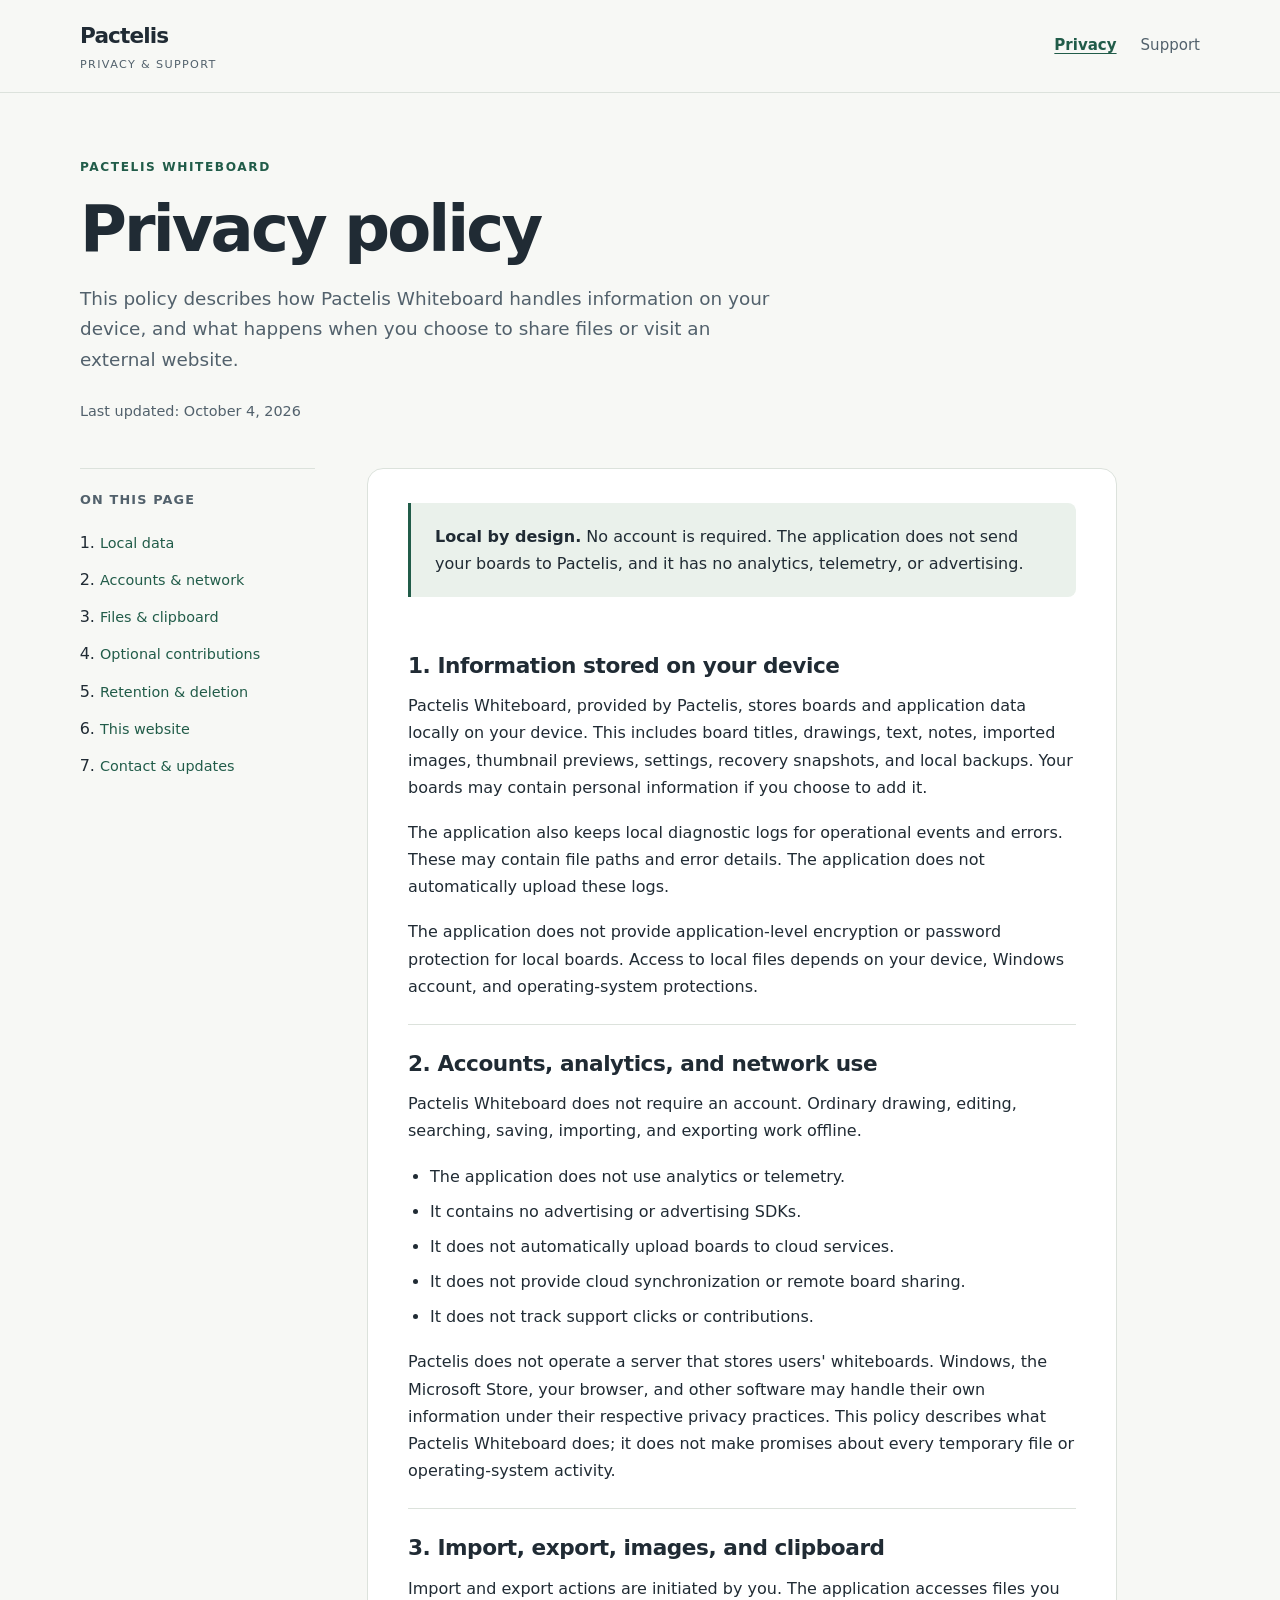
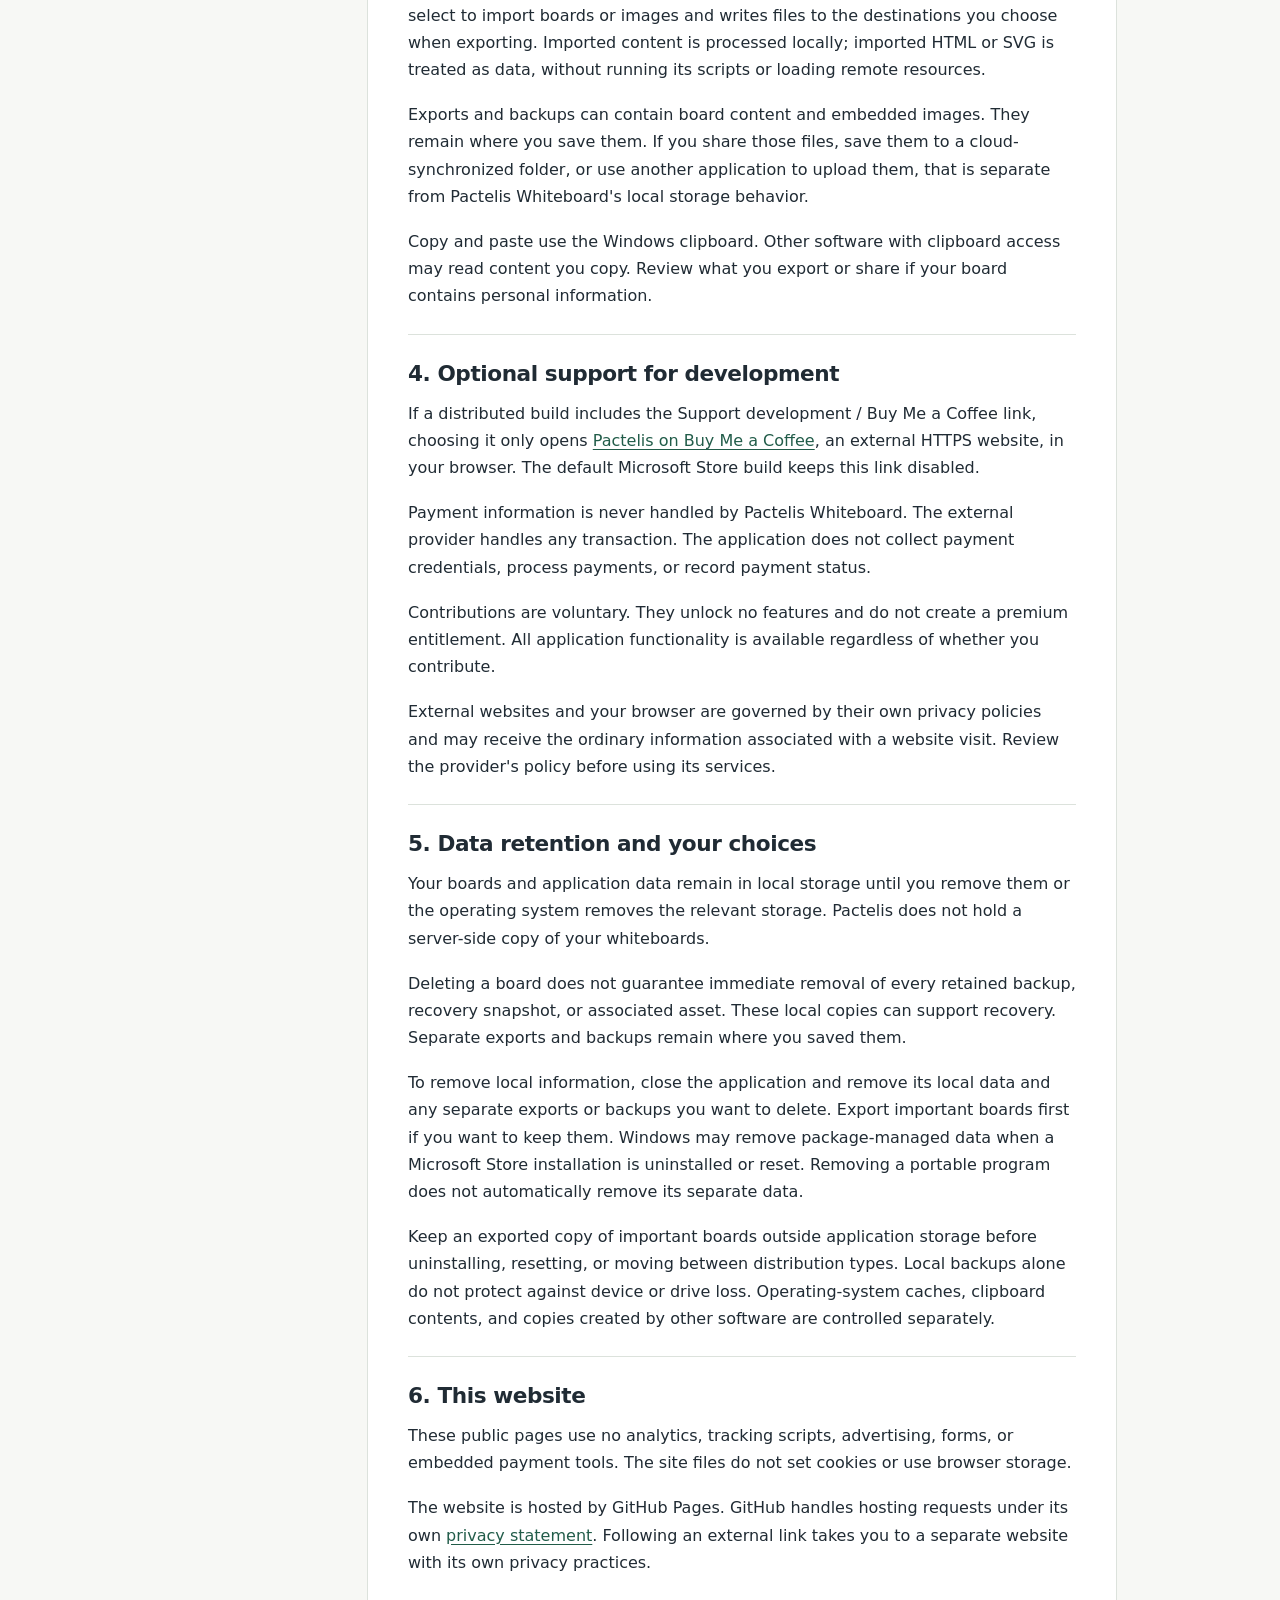
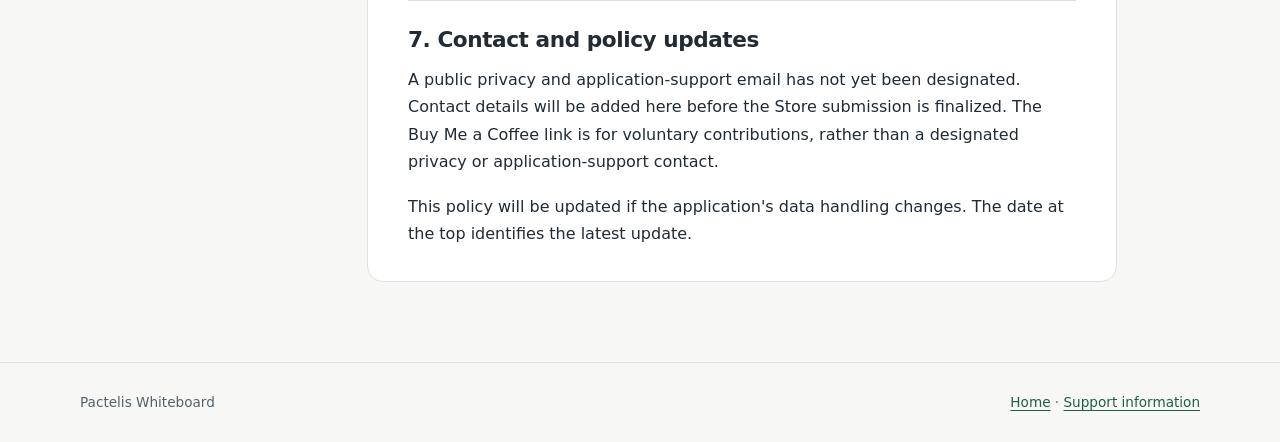
==== privacy/index.html @ 665da3cc "Publish Pactelis Whiteboard privacy and support pages" ====
<!doctype html>
<html lang="en">
<head>
  <meta charset="utf-8">
  <meta name="viewport" content="width=device-width, initial-scale=1">
  <meta name="description" content="Privacy policy for Pactelis Whiteboard: local storage, no analytics or telemetry, user-directed file operations, retention, and optional external support.">
  <meta name="referrer" content="no-referrer">
  <title>Privacy Policy — Pactelis Whiteboard</title>
  <link rel="stylesheet" href="../assets/styles.css">
</head>
<body>
  <a class="skip-link" href="#main">Skip to content</a>
  <header class="site-header">
    <div class="wrap header-inner">
      <a class="brand" href="../">Pactelis<span>Privacy &amp; support</span></a>
      <nav aria-label="Main navigation">
        <a href="./" aria-current="page">Privacy</a>
        <a href="../support/">Support</a>
      </nav>
    </div>
  </header>
  <main id="main" class="wrap">
    <p class="eyebrow">Pactelis Whiteboard</p>
    <h1>Privacy policy</h1>
    <p class="lead">This policy describes how Pactelis Whiteboard handles information on your device, and what happens when you choose to share files or visit an external website.</p>
    <p class="date">Last updated: <time datetime="2026-10-04">October 4, 2026</time></p>
    <div class="policy-layout">
      <aside class="contents" aria-label="Policy contents">
        <h2>On this page</h2>
        <ol>
          <li><a href="#local-data">Local data</a></li>
          <li><a href="#network">Accounts &amp; network</a></li>
          <li><a href="#files">Files &amp; clipboard</a></li>
          <li><a href="#support">Optional contributions</a></li>
          <li><a href="#retention">Retention &amp; deletion</a></li>
          <li><a href="#website">This website</a></li>
          <li><a href="#contact">Contact &amp; updates</a></li>
        </ol>
      </aside>
      <article class="policy" aria-label="Pactelis Whiteboard privacy policy">
        <div class="summary"><p><strong>Local by design.</strong> No account is required. The application does not send your boards to Pactelis, and it has no analytics, telemetry, or advertising.</p></div>
        <section id="local-data">
          <h2>1. Information stored on your device</h2>
          <p>Pactelis Whiteboard, provided by Pactelis, stores boards and application data locally on your device. This includes board titles, drawings, text, notes, imported images, thumbnail previews, settings, recovery snapshots, and local backups. Your boards may contain personal information if you choose to add it.</p>
          <p>The application also keeps local diagnostic logs for operational events and errors. These may contain file paths and error details. The application does not automatically upload these logs.</p>
          <p>The application does not provide application-level encryption or password protection for local boards. Access to local files depends on your device, Windows account, and operating-system protections.</p>
        </section>
        <section id="network">
          <h2>2. Accounts, analytics, and network use</h2>
          <p>Pactelis Whiteboard does not require an account. Ordinary drawing, editing, searching, saving, importing, and exporting work offline.</p>
          <ul>
            <li>The application does not use analytics or telemetry.</li>
            <li>It contains no advertising or advertising SDKs.</li>
            <li>It does not automatically upload boards to cloud services.</li>
            <li>It does not provide cloud synchronization or remote board sharing.</li>
            <li>It does not track support clicks or contributions.</li>
          </ul>
          <p>Pactelis does not operate a server that stores users' whiteboards. Windows, the Microsoft Store, your browser, and other software may handle their own information under their respective privacy practices. This policy describes what Pactelis Whiteboard does; it does not make promises about every temporary file or operating-system activity.</p>
        </section>
        <section id="files">
          <h2>3. Import, export, images, and clipboard</h2>
          <p>Import and export actions are initiated by you. The application accesses files you select to import boards or images and writes files to the destinations you choose when exporting. Imported content is processed locally; imported HTML or SVG is treated as data, without running its scripts or loading remote resources.</p>
          <p>Exports and backups can contain board content and embedded images. They remain where you save them. If you share those files, save them to a cloud-synchronized folder, or use another application to upload them, that is separate from Pactelis Whiteboard's local storage behavior.</p>
          <p>Copy and paste use the Windows clipboard. Other software with clipboard access may read content you copy. Review what you export or share if your board contains personal information.</p>
        </section>
        <section id="support">
          <h2>4. Optional support for development</h2>
          <p>If a distributed build includes the Support development / Buy Me a Coffee link, choosing it only opens <a href="https://buymeacoffee.com/pactelis" rel="noreferrer">Pactelis on Buy Me a Coffee</a>, an external HTTPS website, in your browser. The default Microsoft Store build keeps this link disabled.</p>
          <p>Payment information is never handled by Pactelis Whiteboard. The external provider handles any transaction. The application does not collect payment credentials, process payments, or record payment status.</p>
          <p>Contributions are voluntary. They unlock no features and do not create a premium entitlement. All application functionality is available regardless of whether you contribute.</p>
          <p>External websites and your browser are governed by their own privacy policies and may receive the ordinary information associated with a website visit. Review the provider's policy before using its services.</p>
        </section>
        <section id="retention">
          <h2>5. Data retention and your choices</h2>
          <p>Your boards and application data remain in local storage until you remove them or the operating system removes the relevant storage. Pactelis does not hold a server-side copy of your whiteboards.</p>
          <p>Deleting a board does not guarantee immediate removal of every retained backup, recovery snapshot, or associated asset. These local copies can support recovery. Separate exports and backups remain where you saved them.</p>
          <p>To remove local information, close the application and remove its local data and any separate exports or backups you want to delete. Export important boards first if you want to keep them. Windows may remove package-managed data when a Microsoft Store installation is uninstalled or reset. Removing a portable program does not automatically remove its separate data.</p>
          <p>Keep an exported copy of important boards outside application storage before uninstalling, resetting, or moving between distribution types. Local backups alone do not protect against device or drive loss. Operating-system caches, clipboard contents, and copies created by other software are controlled separately.</p>
        </section>
        <section id="website">
          <h2>6. This website</h2>
          <p>These public pages use no analytics, tracking scripts, advertising, forms, or embedded payment tools. The site files do not set cookies or use browser storage.</p>
          <p>The website is hosted by GitHub Pages. GitHub handles hosting requests under its own <a href="https://docs.github.com/en/site-policy/privacy-policies/github-general-privacy-statement" rel="noreferrer">privacy statement</a>. Following an external link takes you to a separate website with its own privacy practices.</p>
        </section>
        <section id="contact">
          <h2>7. Contact and policy updates</h2>
          <!-- TODO: Choose and verify an intended public privacy/support email before final Microsoft Store submission. Do not substitute a personal or invented address. -->
          <p>A public privacy and application-support email has not yet been designated. Contact details will be added here before the Store submission is finalized. The Buy Me a Coffee link is for voluntary contributions, rather than a designated privacy or application-support contact.</p>
          <p>This policy will be updated if the application's data handling changes. The date at the top identifies the latest update.</p>
        </section>
      </article>
    </div>
  </main>
  <footer class="site-footer">
    <div class="wrap footer-inner">
      <p>Pactelis Whiteboard</p>
      <p><a href="../">Home</a> &middot; <a href="../support/">Support information</a></p>
    </div>
  </footer>
</body>
</html>
---- assets/styles.css ----
:root {
  color-scheme: light;
  --ink: #202b34;
  --muted: #52616c;
  --paper: #f7f8f5;
  --surface: #fff;
  --line: #dce2dc;
  --accent: #215c49;
  --accent-soft: #eaf1eb;
  font-family: "Segoe UI", system-ui, -apple-system, sans-serif;
  font-size: 16px;
}
* { box-sizing: border-box; }
body { margin: 0; background: var(--paper); color: var(--ink); line-height: 1.7; }
a { color: var(--accent); text-underline-offset: .2em; }
a:hover { text-decoration-thickness: 2px; }
a:focus-visible { outline: 3px solid var(--accent); outline-offset: 5px; border-radius: 2px; }
.wrap { width: min(1120px, calc(100% - 48px)); margin-inline: auto; }
.skip-link { position: absolute; left: 24px; top: -80px; z-index: 10; padding: 10px 16px; background: var(--surface); }
.skip-link:focus { top: 12px; }
.site-header { border-bottom: 1px solid var(--line); }
.header-inner { min-height: 92px; display: flex; align-items: center; justify-content: space-between; gap: 24px; }
.brand { color: var(--ink); text-decoration: none; font-size: 1.35rem; font-weight: 700; letter-spacing: -.04em; }
.brand span { display: block; font-size: .7rem; font-weight: 500; letter-spacing: .12em; text-transform: uppercase; color: var(--muted); }
nav { display: flex; flex-wrap: wrap; gap: 24px; }
nav a { color: var(--muted); text-decoration: none; font-size: .94rem; }
nav a[aria-current="page"] { color: var(--accent); text-decoration: underline; font-weight: 600; }
main { padding-block: 64px 80px; }
.eyebrow { margin: 0 0 16px; color: var(--accent); font-size: .76rem; font-weight: 700; letter-spacing: .13em; text-transform: uppercase; }
h1 { margin: 0 0 20px; max-width: 850px; font-size: clamp(2.4rem, 5vw, 4rem); line-height: 1.1; font-weight: 650; letter-spacing: -.045em; }
h2 { margin: 0 0 12px; font-size: 1.35rem; line-height: 1.35; letter-spacing: -.02em; }
p { margin: 0 0 18px; }
.lead { max-width: 690px; color: var(--muted); font-size: 1.15rem; line-height: 1.65; }
.date { margin-block: 24px 0; color: var(--muted); font-size: .9rem; }
.cards { display: grid; grid-template-columns: repeat(2, minmax(0, 1fr)); gap: 24px; margin-top: 44px; }
.card { display: flex; flex-direction: column; align-items: flex-start; padding: 32px; background: var(--surface); border: 1px solid var(--line); border-radius: 16px; }
.card p { color: var(--muted); }
.card a { margin-top: auto; font-weight: 600; }
.card-number { margin-bottom: 28px; color: var(--accent); font-size: .82rem; letter-spacing: .08em; }
.plain-note { margin-top: 32px; max-width: 800px; color: var(--muted); font-size: .92rem; }
.policy-layout { display: grid; grid-template-columns: 235px minmax(0, 1fr); gap: 52px; margin-top: 44px; align-items: start; }
.contents { padding: 22px 0; border-top: 1px solid var(--line); }
.contents h2 { font-size: .8rem; text-transform: uppercase; letter-spacing: .09em; color: var(--muted); }
.contents ol { margin: 16px 0 0; padding-left: 20px; }
.contents li { padding-block: 5px; }
.contents a { font-size: .9rem; text-decoration: none; }
.policy { min-width: 0; max-width: 750px; padding: 34px 40px; background: var(--surface); border: 1px solid var(--line); border-radius: 16px; }
.policy section { padding-block: 24px; border-bottom: 1px solid var(--line); scroll-margin-top: 24px; }
.policy section:first-child { padding-top: 0; }
.policy section:last-child { padding-bottom: 0; border: 0; }
.policy section p:last-child { margin-bottom: 0; }
.policy ul { padding-left: 22px; margin: 0 0 18px; }
.policy li { margin-bottom: 8px; }
.summary { padding: 20px 24px; margin-bottom: 30px; border-left: 3px solid var(--accent); background: var(--accent-soft); border-radius: 0 8px 8px 0; }
.summary p { margin: 0; }
.support-content { margin-top: 40px; max-width: 800px; }
.site-footer { padding-block: 28px; border-top: 1px solid var(--line); color: var(--muted); font-size: .85rem; }
.footer-inner { display: flex; justify-content: space-between; flex-wrap: wrap; gap: 10px 32px; }
.site-footer p { margin: 0; }
@media (max-width: 760px) {
  .wrap { width: calc(100% - 36px); }
  .header-inner { min-height: 100px; gap: 16px; }
  nav { gap: 16px; }
  main { padding-block: 42px 56px; }
  .cards { grid-template-columns: 1fr; gap: 18px; margin-top: 32px; }
  .card { padding: 26px; }
  .policy-layout { grid-template-columns: 1fr; gap: 24px; margin-top: 32px; }
  .contents { padding-bottom: 0; }
  .policy { padding: 26px; }
}
@media (max-width: 420px) {
  .header-inner { align-items: flex-start; flex-direction: column; justify-content: center; padding-block: 18px; gap: 14px; }
  .policy { padding: 22px; }
}
@media print {
  body { background: white; }
  .site-header, .contents, .site-footer, .skip-link { display: none; }
  .wrap { width: 100%; }
  main { padding: 0; }
  .policy-layout { display: block; margin-top: 24px; }
  .policy { max-width: none; border: 0; padding: 0; }
  h1 { font-size: 2rem; }
  section { break-inside: avoid; }
}
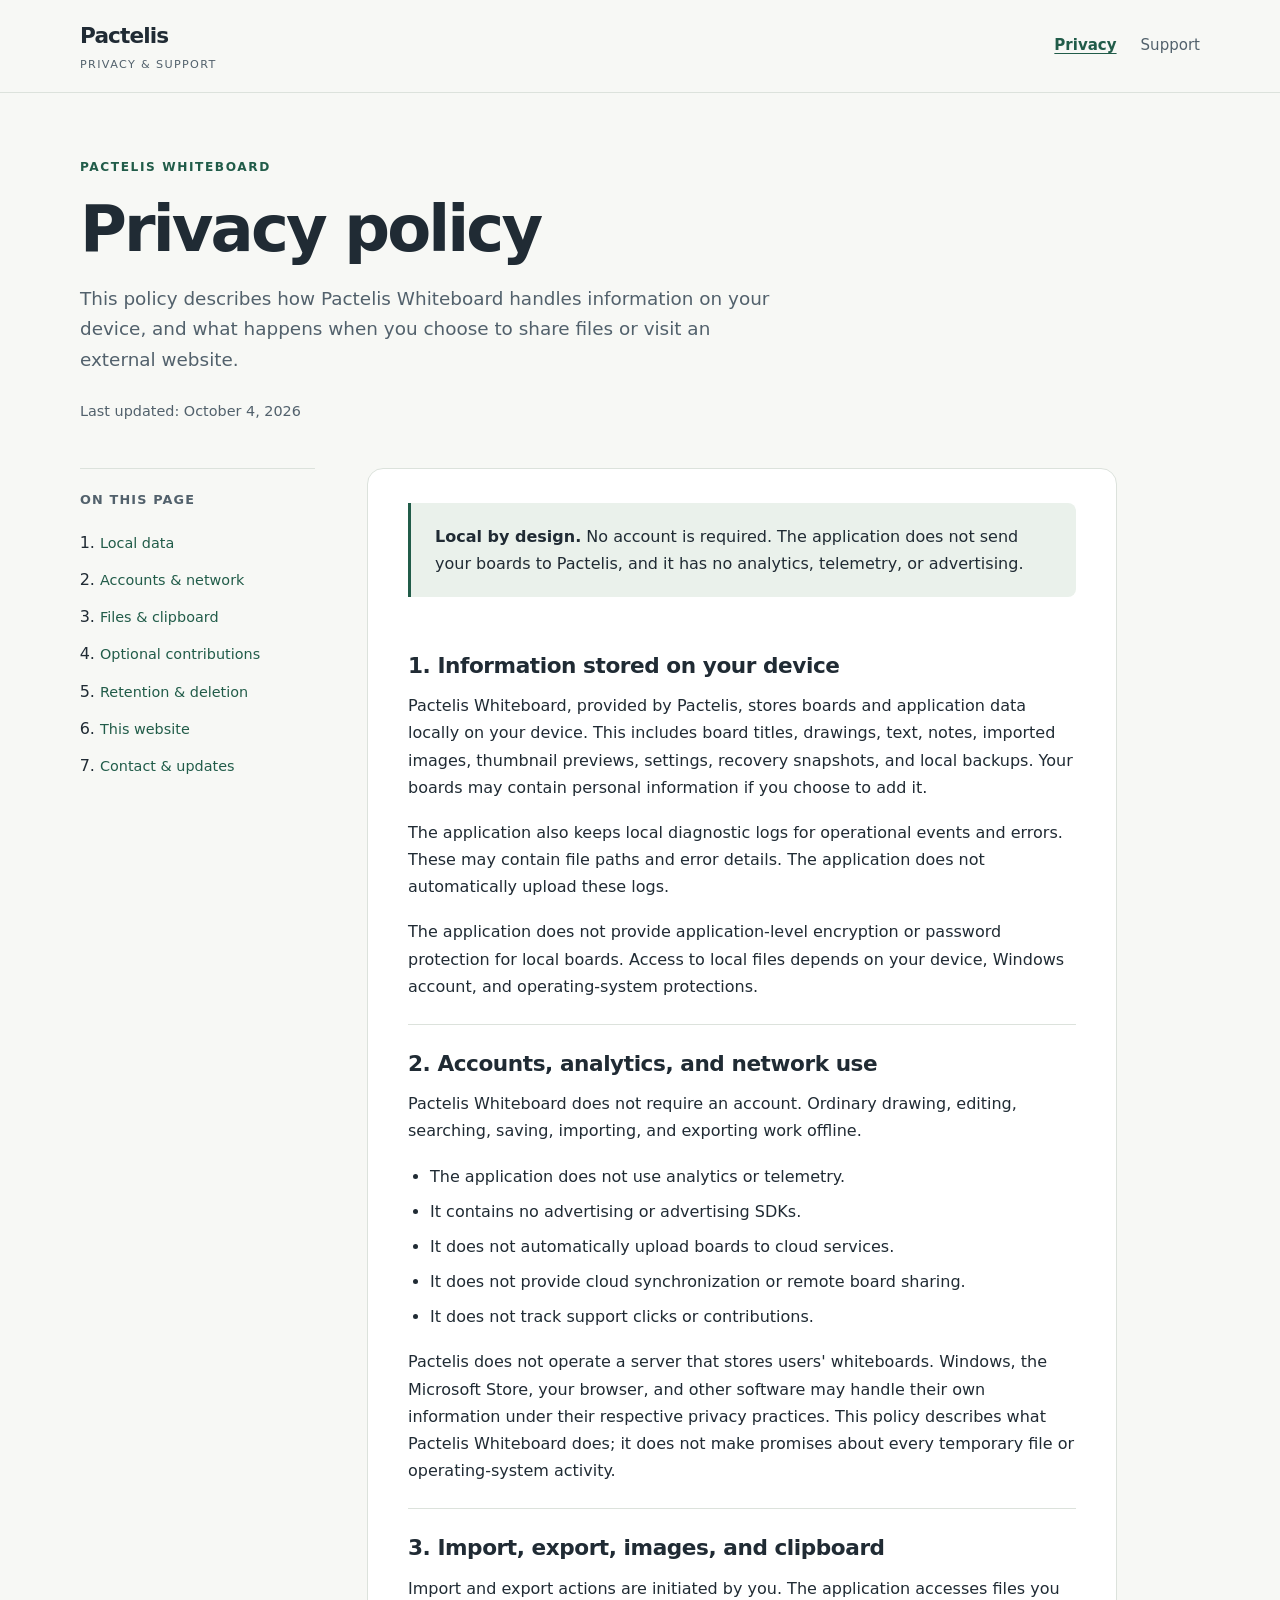
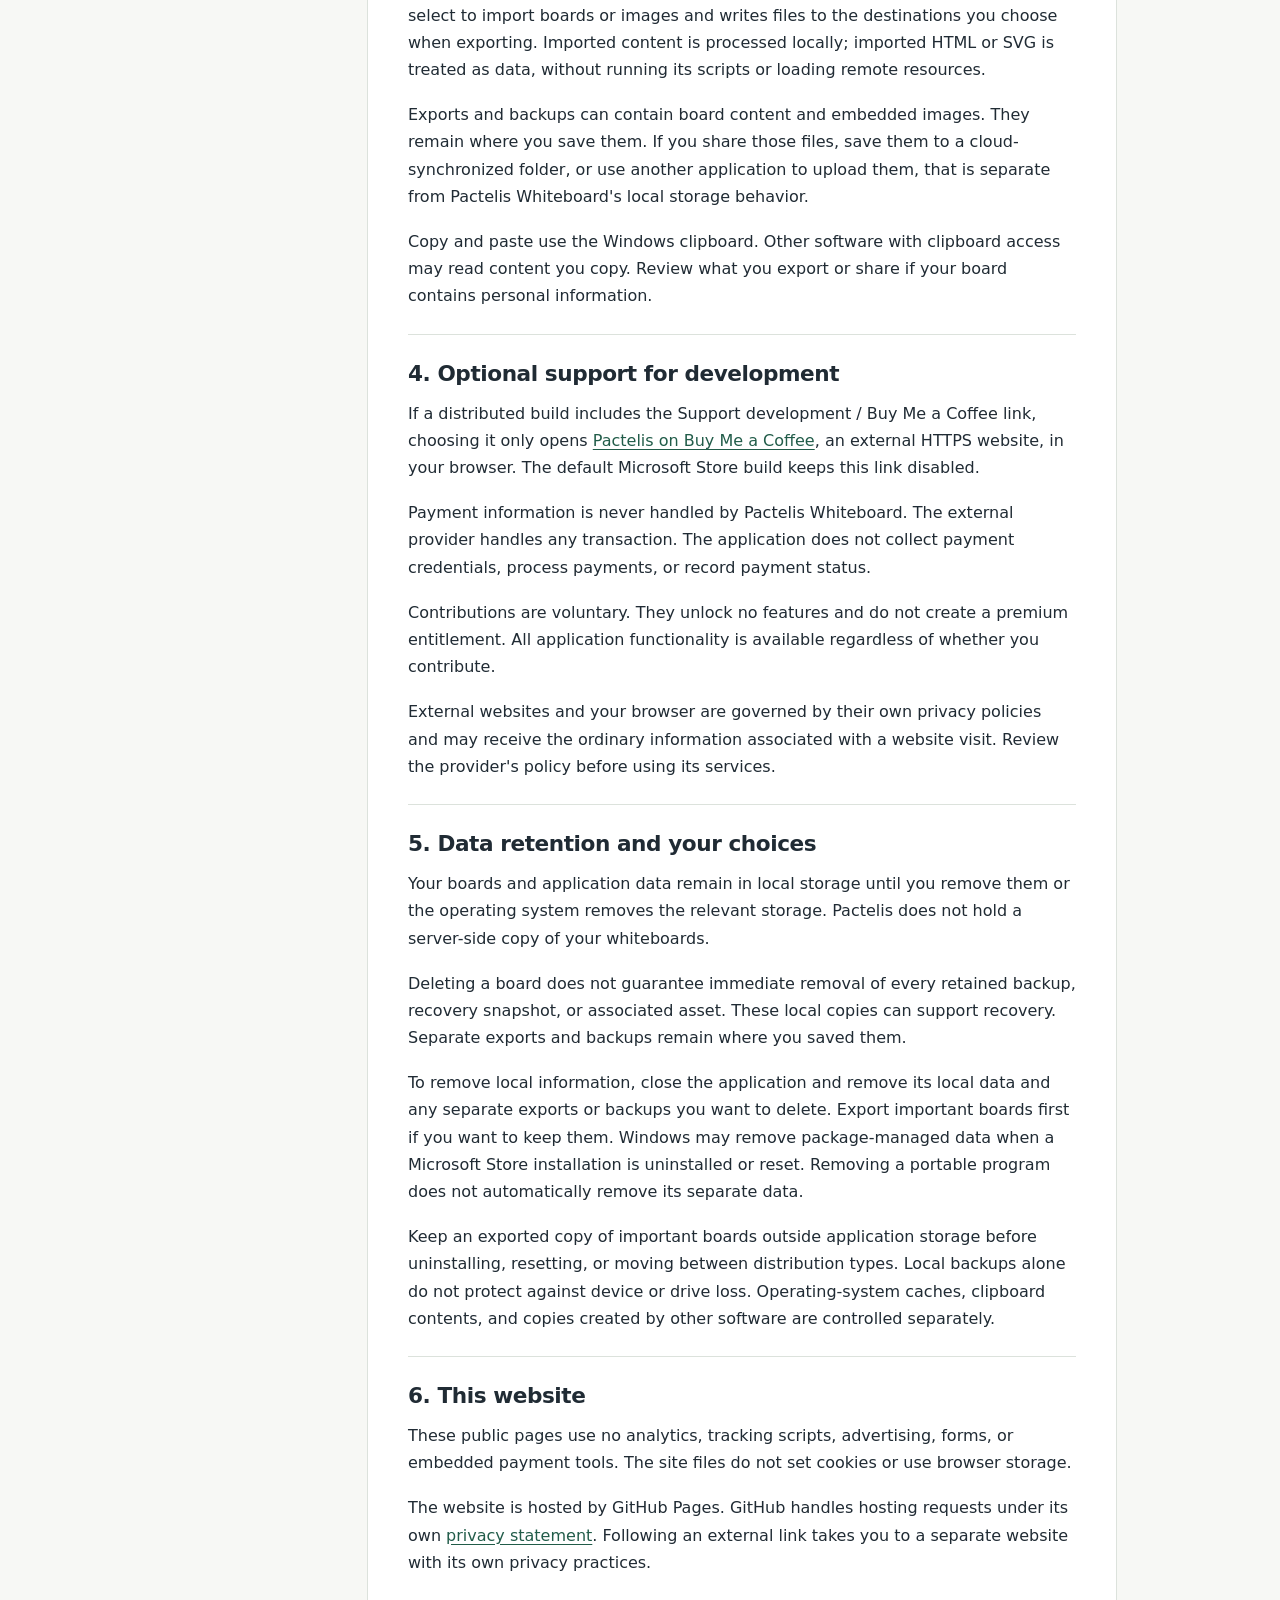
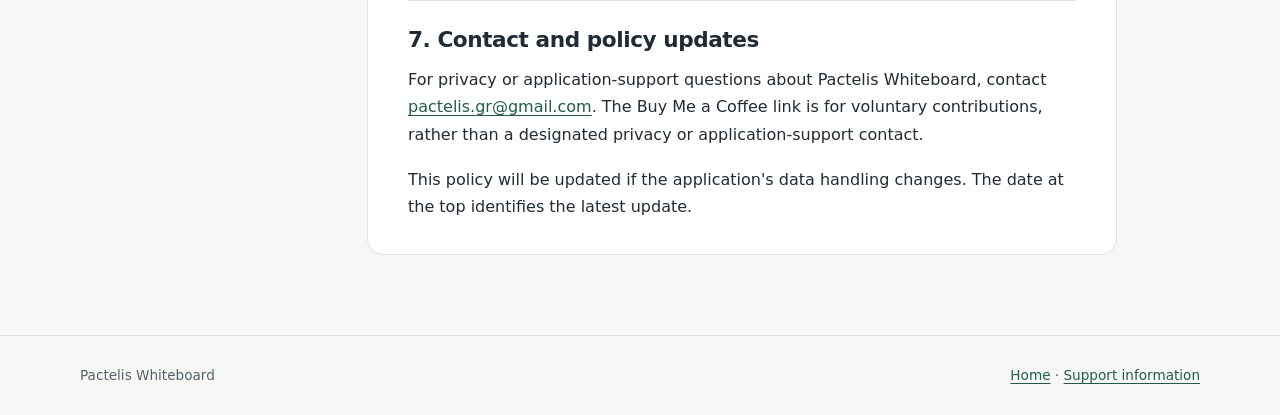
==== commit c9ea5bb5: "Add verified public privacy and support contact" ====
--- a/privacy/index.html
+++ b/privacy/index.html
@@ -84,8 +84,7 @@
         </section>
         <section id="contact">
           <h2>7. Contact and policy updates</h2>
-          <!-- TODO: Choose and verify an intended public privacy/support email before final Microsoft Store submission. Do not substitute a personal or invented address. -->
-          <p>A public privacy and application-support email has not yet been designated. Contact details will be added here before the Store submission is finalized. The Buy Me a Coffee link is for voluntary contributions, rather than a designated privacy or application-support contact.</p>
+          <p>For privacy or application-support questions about Pactelis Whiteboard, contact <a href="mailto:pactelis.gr@gmail.com">pactelis.gr@gmail.com</a>. The Buy Me a Coffee link is for voluntary contributions, rather than a designated privacy or application-support contact.</p>
           <p>This policy will be updated if the application's data handling changes. The date at the top identifies the latest update.</p>
         </section>
       </article>
